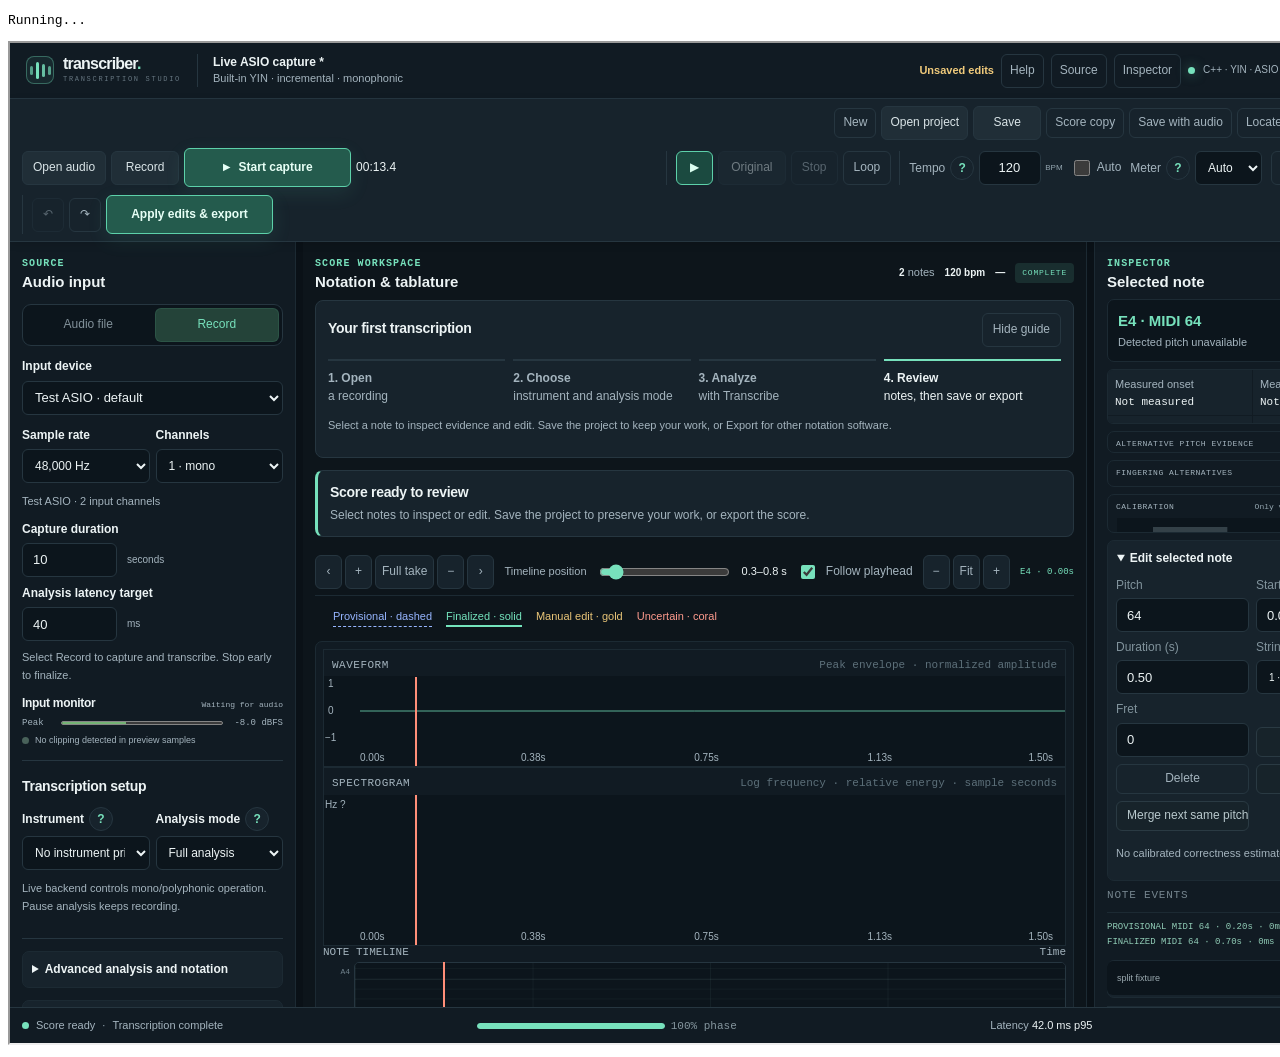
==== tests/ui_workflow.html @ ba13f978 "Release Transcriber 0.1.6 with evidence framework Document and integrate reproducible quality gates," ====
<!doctype html>
<html lang="en">
<meta charset="utf-8">
<title>Transcriber editing and playback regression tests</title>
<body>
<pre id="result">Running...</pre>
<iframe id="studio" title="Transcriber test workspace" style="width:1400px;height:1000px"></iframe>
<script>
(async () => {
  const result = document.getElementById("result");
  try {
    const response = await fetch("../ui/index.html");
    if (!response.ok) throw new Error(`UI fetch failed: ${response.status}`);
    const base = new URL("../ui/", location.href).href;
    const bootstrap = `<base href="${base}"><script>
      window.__messages = [];
      window.__errors = [];
      window.requestAnimationFrame = callback => setTimeout(() => callback(performance.now()), 16);
      window.cancelAnimationFrame = clearTimeout;
      window.addEventListener("error", event => window.__errors.push(event.message));
      window.addEventListener("unhandledrejection", event => window.__errors.push(String(event.reason)));
      window.chrome = {webview: {
        postMessage(message) { window.__messages.push(message); },
        addEventListener(type, callback) { window.__host = callback; }
      }};
    <\/script>`;
    const frame = document.getElementById("studio");
    const html = await response.text();
    await new Promise(resolve => {
      frame.onload = resolve;
      frame.srcdoc = html.replace("<head>", "<head>" + bootstrap);
    });
    const script = document.createElement("script");
    script.src = "ui_workflow.js";
    await new Promise((resolve, reject) => { script.onload = resolve; script.onerror = reject; document.head.append(script); });
    const checks = await runTranscriberWorkflowTests(frame.contentWindow);
    result.textContent = JSON.stringify({passed: true, checks}, null, 2);
    document.body.dataset.result = "passed";
  } catch (error) {
    result.textContent = String(error.stack || error);
    document.body.dataset.result = "failed";
  }
})();
</script>
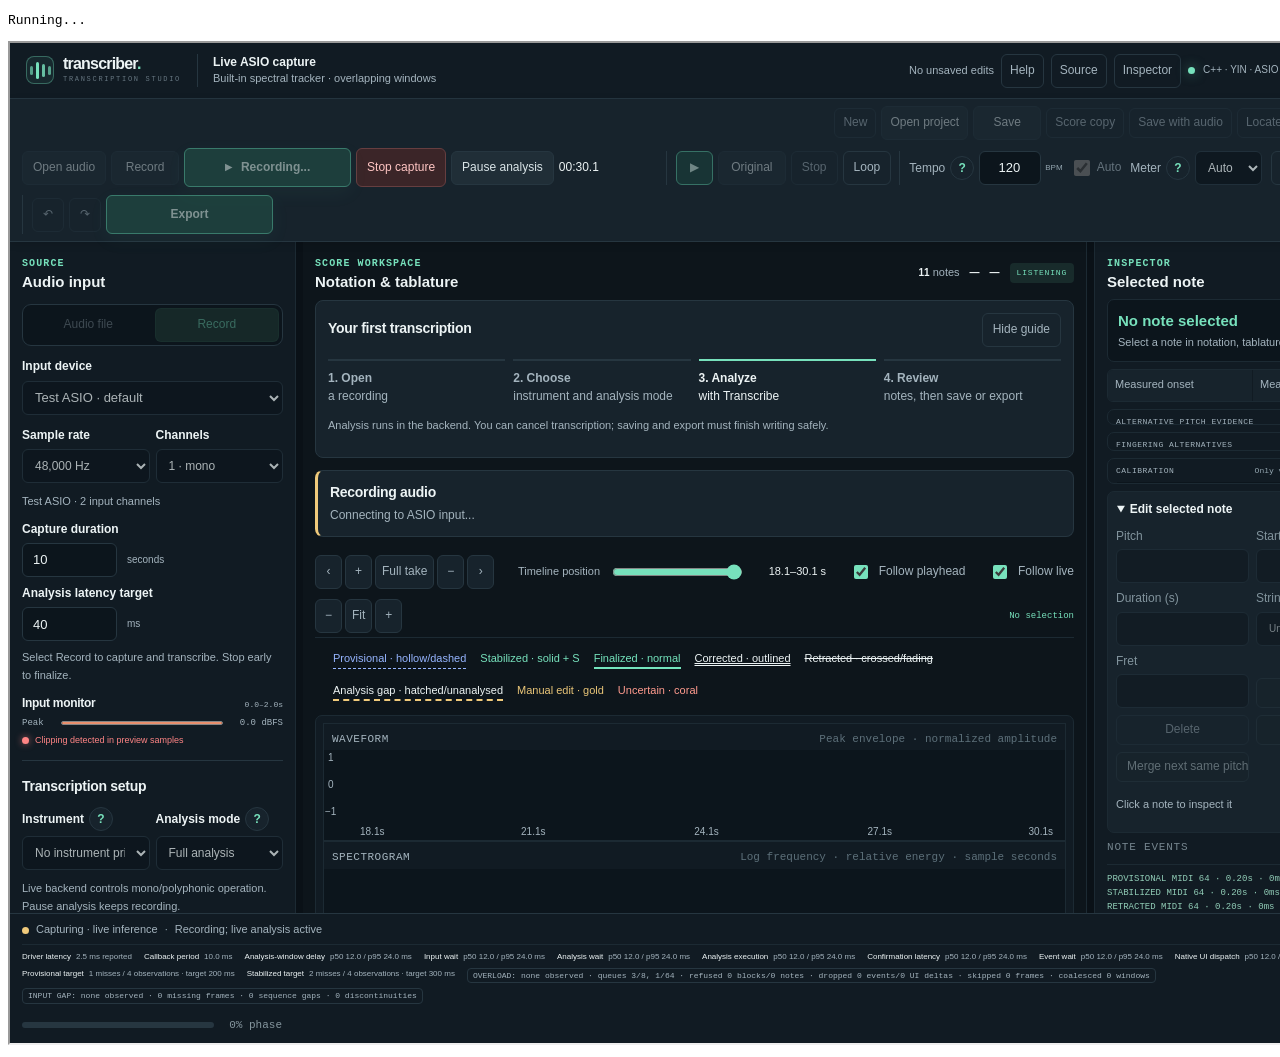
==== commit 0b3b8fad: "Complete live ASIO workstation release Increment the project version, document live-path behavior an" ====
--- a/tests/ui_workflow.html
+++ b/tests/ui_workflow.html
@@ -8,6 +8,7 @@
 <script>
 (async () => {
   const result = document.getElementById("result");
+  const liveReplay = new URLSearchParams(location.search).has("live-replay");
   try {
     const response = await fetch("../ui/index.html");
     if (!response.ok) throw new Error(`UI fetch failed: ${response.status}`);
@@ -31,8 +32,25 @@
       frame.srcdoc = html.replace("<head>", "<head>" + bootstrap);
     });
     const script = document.createElement("script");
-    script.src = "ui_workflow.js";
+    script.src = liveReplay ? "live_ui_replay.js" : "ui_workflow.js";
     await new Promise((resolve, reject) => { script.onload = resolve; script.onerror = reject; document.head.append(script); });
+    if (liveReplay) {
+      window.runLiveReplay = async replay => {
+        try {
+          const checks = await runTranscriberCallbackReplayTests(frame.contentWindow, replay);
+          result.textContent = JSON.stringify({passed: true, checks}, null, 2);
+          document.body.dataset.result = "passed";
+          return checks;
+        } catch (error) {
+          result.textContent = String(error.stack || error);
+          document.body.dataset.result = "failed";
+          throw error;
+        }
+      };
+      result.textContent = "Ready for callback replay";
+      document.body.dataset.result = "ready";
+      return;
+    }
     const checks = await runTranscriberWorkflowTests(frame.contentWindow);
     result.textContent = JSON.stringify({passed: true, checks}, null, 2);
     document.body.dataset.result = "passed";
